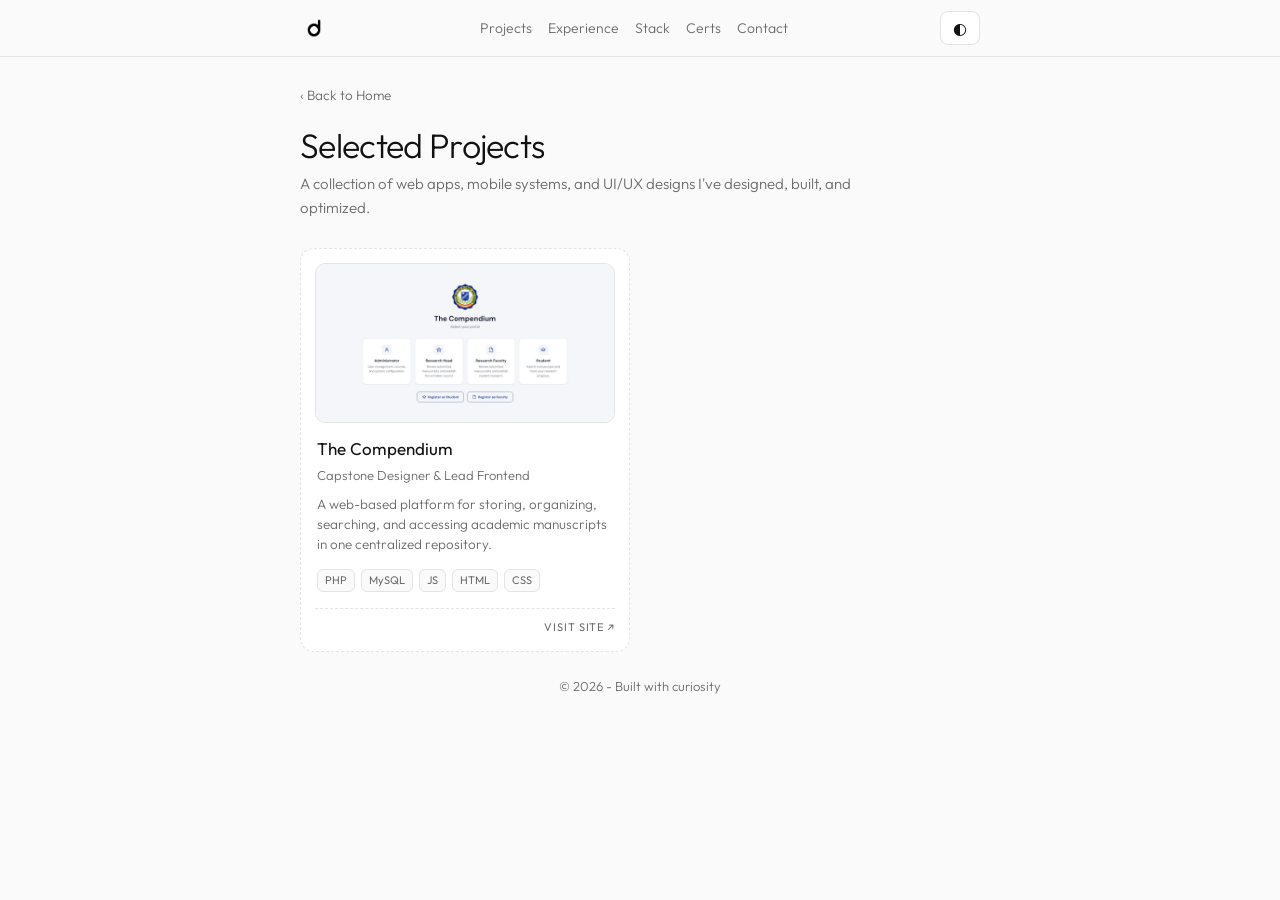
==== projects.html @ 2491ae53 "v1 project" ====
<!DOCTYPE html>
<html lang="en">

<head>
  <meta charset="utf-8">
  <meta name="viewport" content="width=device-width, initial-scale=1, viewport-fit=cover">
  <script>
    try {
      var savedTheme = localStorage.getItem('theme');
      if (savedTheme === 'dark' || savedTheme === 'light') document.documentElement.dataset.theme = savedTheme;
    } catch (e) {}
  </script>
  <title>Selected Projects &mdash; drew.design</title>
  <link rel="preconnect" href="https://fonts.googleapis.com">
  <link rel="preconnect" href="https://fonts.gstatic.com" crossorigin>
  <link href="https://fonts.googleapis.com/css2?family=Outfit:wght@200;300;400;500&display=swap" rel="stylesheet">
  <link rel="stylesheet" href="style.css">
  <link rel="icon" href="assets/d.png">
</head>

<body>
  <div id="bar"></div>
  <nav>
    <div class="wrap">
      <a href="index.html" class="logo"><img src="assets/d.png" alt="Logo"></a>
      <div class="links">
        <a href="index.html#projects" class="active">Projects</a>
        <a href="index.html#experience">Experience</a>
        <a href="index.html#stack">Stack</a>
        <a href="index.html#certs">Certs</a>
        <a href="index.html#contact">Contact</a>
      </div>
      <button id="theme" aria-label="Toggle theme">&#9680;</button>
    </div>
  </nav>

  <main class="wrap">
    <a href="index.html" class="back-link">&lsaquo; Back to Home</a>

    <header class="projects-header">
      <h1>Selected Projects</h1>
      <p>A collection of web apps, mobile systems, and UI/UX designs I've designed, built, and optimized.</p>
    </header>

    <div class="projects-grid">
      <!-- The Compendium -->
      <article class="project-card">
        <div class="project-preview">
          <img src="assets/jols.jpg" alt="The Compendium">
        </div>
        <div class="project-content">
          <h3>The Compendium</h3>
          <div class="project-role">Capstone Designer &amp; Lead Frontend</div>
          <p class="project-desc">A web-based platform for storing, organizing, searching, and accessing academic manuscripts in one centralized repository.</p>
          <div class="project-tech">
            <span class="tech-icon" title="PHP">PHP</span>
            <span class="tech-icon" title="MySQL">MySQL</span>
            <span class="tech-icon" title="JavaScript">JS</span>
            <span class="tech-icon" title="HTML5">HTML</span>
            <span class="tech-icon" title="CSS3">CSS</span>
          </div>
        </div>
        <div class="project-footer">
          <a href="#" class="project-link">VISIT SITE ↗</a>
        </div>
      </article>
    </div>
  </main>

  <footer>© 2026 - Built with curiosity</footer>

  <script src="script.js"></script>
</body>

</html>
---- style.css ----
/* ==========================================================================
   Theme & Variables
   ========================================================================== */

:root {
  --bg: #fafafa;
  --fg: #111111;
  --mut: #6b6b6b;
  --line: #e4e4e4;
  --card: #ffffff;
  --acc: #111111;
  color-scheme: light;
  box-sizing: border-box;
  padding-top: env(safe-area-inset-top, 0px);
  padding-bottom: env(safe-area-inset-bottom, 0px);
}

:root[data-theme="dark"] {
  --bg: #0a0a0a;
  --fg: #ededed;
  --mut: #8a8a8a;
  --line: #222222;
  --card: #121212;
  --acc: #ededed;
  color-scheme: dark;
}

:root[data-theme="light"] {
  --bg: #fafafa;
  --fg: #111111;
  --mut: #6b6b6b;
  --line: #e4e4e4;
  --card: #ffffff;
  --acc: #111111;
  color-scheme: light;
}

/* ==========================================================================
   Base & Reset
   ========================================================================== */

* {
  box-sizing: border-box;
}

html {
  scroll-padding-top: env(safe-area-inset-top, 0px);
  scroll-behavior: smooth;
}

body {
  margin: 0;
  background: var(--bg);
  color: var(--fg);
  font: 300 16px/1.6 "Outfit", ui-sans-serif, system-ui, -apple-system, "Segoe UI", sans-serif;
}

a {
  color: inherit;
  text-decoration: none;
}

button {
  font-family: inherit;
  font-weight: 300;
  font-size: inherit;
  color: inherit;
  background: var(--card);
  border: 1px solid var(--line);
  border-radius: 8px;
  padding: 6px 12px;
  cursor: pointer;
  transition: border-color 0.2s ease;
}

button:hover {
  border-color: color-mix(in srgb, var(--fg) 25%, var(--line));
}

.wrap {
  max-width: 720px;
  margin: 0 auto;
  padding: 0 20px;
}

/* ==========================================================================
   Navigation
   ========================================================================== */

nav {
  position: sticky;
  top: env(safe-area-inset-top, 0px);
  background: var(--bg);
  border-bottom: 1px solid var(--line);
  z-index: 5;
}

nav .wrap {
  display: flex;
  justify-content: space-between;
  align-items: center;
  height: 56px;
  gap: 12px;
}

nav .logo {
  display: flex;
  align-items: center;
}

nav .logo img {
  height: 28px;
  width: 28px;
  object-fit: contain;
}

:root[data-theme="dark"] nav .logo img {
  filter: invert(1);
}

nav b {
  font-weight: 300;
  letter-spacing: 0.04em;
}

nav .links {
  display: flex;
  gap: 16px;
  font-size: 14px;
  color: var(--mut);
  overflow-x: auto;
  overflow-y: hidden;
  scrollbar-width: none;
  -ms-overflow-style: none;
}

nav .links::-webkit-scrollbar {
  display: none;
  width: 0;
  height: 0;
}

nav .links a {
  padding: 4px 0;
  transition: color 0.2s ease;
}

nav .links a:hover {
  color: var(--fg);
}

/* ==========================================================================
   Hero Section
   ========================================================================== */

.hero {
  padding: 64px 0 32px;
  display: grid;
  grid-template-columns: 96px 1fr;
  gap: 24px;
  align-items: start;
}

.avatar {
  width: 96px;
  height: 96px;
  border-radius: 50%;
  background: var(--line);
  display: grid;
  place-items: center;
  font-size: 36px;
  font-weight: 200;
  color: var(--mut);
  overflow: hidden;
}

.avatar img {
  width: 100%;
  height: 100%;
  object-fit: cover;
}

h1 {
  margin: 0 0 8px;
  font-size: 40px;
  font-weight: 200;
  letter-spacing: -0.03em;
  line-height: 1.1;
}

.hero p,
.lead {
  color: var(--mut);
  margin: 0 0 12px;
  font-weight: 300;
}

.social {
  display: flex;
  gap: 16px;
  flex-wrap: wrap;
  font-size: 14px;
}

.social a {
  color: var(--mut);
  transition: color 0.2s ease;
}

.social a:hover {
  color: var(--fg);
}

/* ==========================================================================
   Stats Section
   ========================================================================== */

.stats {
  display: grid;
  grid-template-columns: repeat(3, 1fr);
  gap: 12px;
  margin: 24px 0;
}

.stat {
  border: 1px solid var(--line);
  background: var(--card);
  border-radius: 12px;
  padding: 16px;
}

.stat b {
  display: block;
  font-size: 34px;
  font-weight: 200;
}

.stat span {
  color: var(--mut);
  font-size: 13px;
  font-weight: 300;
}

/* ==========================================================================
   Sections, Headers & Rows
   ========================================================================== */

section {
  padding: 36px 0;
  border-top: 1px solid var(--line);
}

.head {
  display: flex;
  justify-content: space-between;
  align-items: baseline;
  margin-bottom: 16px;
}

h2 {
  margin: 0;
  font-size: 14px;
  font-weight: 300;
  color: var(--mut);
  text-transform: uppercase;
  letter-spacing: 0.1em;
}

.head a {
  font-size: 13px;
  color: var(--acc);
}

.row {
  display: grid;
  grid-template-columns: 115px 1fr;
  gap: 16px;
  padding: 10px 0;
  border-bottom: 1px solid var(--line);
}

.row:last-child {
  border: 0;
}

.row .y {
  color: var(--mut);
  font-size: 14px;
  white-space: nowrap;
}

.row b {
  display: block;
  font-weight: 400;
}

.row span {
  color: var(--mut);
  font-size: 14px;
  font-weight: 300;
}

/* ==========================================================================
   Cards, Badges & Chips
   ========================================================================== */

.card {
  border: 1px solid var(--line);
  background: var(--card);
  border-radius: 12px;
  padding: 16px;
  margin-bottom: 12px;
}

.card h3 {
  margin: 0 0 4px;
  font-size: 17px;
  font-weight: 400;
}

.card p {
  margin: 0;
  color: var(--mut);
  font-size: 15px;
  font-weight: 300;
}

.card p a {
  text-decoration: none;
}

.card p a:hover {
  color: var(--fg);
}

.badge {
  font-size: 12px;
  color: var(--acc);
  font-weight: 400;
  letter-spacing: 0.1em;
  text-transform: uppercase;
  margin-bottom: 4px;
}

.tag {
  display: inline-block;
  font-size: 12px;
  border: 1px solid var(--line);
  border-radius: 99px;
  padding: 1px 10px;
  margin: 8px 6px 0 0;
  color: var(--mut);
}

.chips {
  display: flex;
  flex-wrap: wrap;
  gap: 8px;
}

.chips span {
  border: 1px solid var(--line);
  background: var(--card);
  border-radius: 8px;
  padding: 4px 12px;
  font-size: 14px;
}

/* Certifications */
#certs .card {
  cursor: pointer;
}

#certs .card:hover p a {
  color: var(--fg);
}

/* Blockquote */
blockquote {
  margin: 0 0 12px;
  padding: 16px;
  border-left: 3px solid var(--fg);
  background: var(--card);
  border-radius: 0 12px 12px 0;
  font-size: 15px;
}

blockquote cite {
  display: block;
  margin-top: 8px;
  color: var(--mut);
  font-size: 13px;
  font-style: normal;
}

/* ==========================================================================
   Contact & Footer
   ========================================================================== */

.contact {
  text-align: center;
}

.contact h3 {
  font-size: 38px;
  font-weight: 200;
  margin: 4px 0 8px;
}

.mail {
  display: inline-flex;
  gap: 8px;
  align-items: center;
  border: 1px solid var(--line);
  background: var(--card);
  border-radius: 10px;
  padding: 8px 8px 8px 16px;
  margin-top: 8px;
  animation: pulse 2.4s ease-out infinite;
}

footer {
  padding: 24px 0 40px;
  color: var(--mut);
  font-size: 13px;
  text-align: center;
}

/* Scroll progress bar */
#bar {
  position: fixed;
  top: env(safe-area-inset-top, 0px);
  left: 0;
  height: 2px;
  width: 0;
  background: var(--fg);
  z-index: 10;
  pointer-events: none;
}

/* ==========================================================================
   GitHub Contribution Graph
   ========================================================================== */

.graph {
  overflow-x: auto;
}

.gh-grid {
  display: grid;
  grid-auto-flow: column;
  grid-template-rows: repeat(7, 9px);
  grid-auto-columns: 9px;
  gap: 3px;
  width: max-content;
}

.gh-grid i {
  border-radius: 2px;
  background: var(--line);
}

.gh-grid i.l1 {
  background: color-mix(in srgb, var(--fg) 22%, transparent);
}

.gh-grid i.l2 {
  background: color-mix(in srgb, var(--fg) 45%, transparent);
}

.gh-grid i.l3 {
  background: color-mix(in srgb, var(--fg) 70%, transparent);
}

.gh-grid i.l4 {
  background: var(--fg);
}

.js .gh-grid i {
  opacity: 0;
  transition: opacity 0.4s ease;
}

.js .graph.in .gh-grid i {
  opacity: 1;
}

.gh-meta {
  display: flex;
  justify-content: space-between;
  align-items: center;
  gap: 12px;
  margin-top: 12px;
  font-size: 13px;
  color: var(--mut);
  flex-wrap: wrap;
}

.gh-legend {
  display: flex;
  align-items: center;
  gap: 3px;
}

.gh-legend i {
  width: 9px;
  height: 9px;
  border-radius: 2px;
  background: var(--line);
  display: inline-block;
}

.gh-legend i.l1 {
  background: color-mix(in srgb, var(--fg) 22%, transparent);
}

.gh-legend i.l2 {
  background: color-mix(in srgb, var(--fg) 45%, transparent);
}

.gh-legend i.l3 {
  background: color-mix(in srgb, var(--fg) 70%, transparent);
}

.gh-legend i.l4 {
  background: var(--fg);
}

/* ==========================================================================
   Animations & Hover Effects
   ========================================================================== */

@keyframes up {
  from {
    opacity: 0;
    transform: translateY(18px);
  }
  to {
    opacity: 1;
    transform: none;
  }
}

@keyframes float {
  0%, 100% {
    transform: translateY(0);
  }
  50% {
    transform: translateY(-6px);
  }
}

@keyframes pulse {
  0% {
    box-shadow: 0 0 0 0 color-mix(in srgb, var(--fg) 20%, transparent);
  }
  100% {
    box-shadow: 0 0 0 14px transparent;
  }
}

.js .hero .avatar {
  animation: up 0.7s both, float 4s ease-in-out 0.9s infinite;
}

.js .hero h1 {
  animation: up 0.7s 0.1s both;
}

.js .hero p {
  animation: up 0.7s 0.2s both;
}

.js .hero .social {
  animation: up 0.7s 0.3s both;
}

.js .reveal {
  opacity: 0;
  transform: translateY(18px);
  transition: opacity 0.6s ease, transform 0.6s ease;
}

.js .reveal.in {
  opacity: 1;
  transform: none;
}

.card,
.stat,
.chips span {
  transition: transform 0.25s ease, border-color 0.25s ease, box-shadow 0.25s ease;
}

.js .reveal.in.card:not(.graph):hover,
.js .reveal.in.stat:hover {
  transform: translateY(-4px);
  border-color: color-mix(in srgb, var(--fg) 25%, var(--line));
  box-shadow: 0 8px 24px rgba(0, 0, 0, 0.35);
}

.js .reveal.in.chips-i:hover {
  transform: translateY(-3px);
  border-color: color-mix(in srgb, var(--fg) 30%, var(--line));
}

/* ==========================================================================
   View Transitions & Accessibility
   ========================================================================== */

::view-transition-old(root),
::view-transition-new(root) {
  animation: none;
  mix-blend-mode: normal;
}

::view-transition-old(root) {
  z-index: 1;
}

::view-transition-new(root) {
  z-index: 2;
}

@media (prefers-reduced-motion: reduce) {
  *,
  *::before,
  *::after {
    animation: none !important;
    transition: none !important;
  }
  .js .reveal {
    opacity: 1;
    transform: none;
  }
}

/* ==========================================================================
   Projects Page
   ========================================================================== */

.back-link {
  display: inline-flex;
  align-items: center;
  gap: 6px;
  font-size: 13.5px;
  color: var(--mut);
  margin: 28px 0 20px;
  transition: color 0.2s ease, transform 0.2s ease;
}

.back-link:hover {
  color: var(--fg);
  transform: translateX(-3px);
}

.projects-header {
  margin-bottom: 28px;
}

.projects-header h1 {
  font-size: 34px;
  font-weight: 300;
  margin: 0 0 8px;
  letter-spacing: -0.02em;
}

.projects-header p {
  color: var(--mut);
  font-size: 15px;
  line-height: 1.6;
  margin: 0;
  font-weight: 300;
  max-width: 620px;
}

.projects-grid {
  display: grid;
  grid-template-columns: repeat(2, 1fr);
  gap: 20px;
}

.project-card {
  border: 1px dashed var(--line);
  background: var(--card);
  border-radius: 14px;
  padding: 14px;
  display: flex;
  flex-direction: column;
  transition: transform 0.25s ease, border-color 0.25s ease, box-shadow 0.25s ease;
}

.project-card:hover {
  transform: translateY(-4px);
  border-color: color-mix(in srgb, var(--fg) 30%, var(--line));
  box-shadow: 0 12px 28px rgba(0, 0, 0, 0.05);
}

:root[data-theme="dark"] .project-card:hover {
  box-shadow: 0 12px 28px rgba(0, 0, 0, 0.4);
}

.project-preview {
  width: 100%;
  height: 160px;
  border-radius: 10px;
  border: 1px solid var(--line);
  background: color-mix(in srgb, var(--fg) 2%, var(--card));
  overflow: hidden;
  position: relative;
  display: flex;
  flex-direction: column;
}

.project-preview img {
  width: 100%;
  height: 100%;
  object-fit: cover;
  display: block;
  transition: transform 0.3s ease;
}

.project-card:hover .project-preview img {
  transform: scale(1.03);
}

.preview-browser {
  height: 22px;
  background: color-mix(in srgb, var(--fg) 5%, var(--card));
  border-bottom: 1px solid var(--line);
  display: flex;
  align-items: center;
  padding: 0 8px;
  gap: 4px;
}

.preview-dot {
  width: 5px;
  height: 5px;
  border-radius: 50%;
  background: color-mix(in srgb, var(--fg) 22%, transparent);
}

.preview-body {
  flex: 1;
  display: flex;
  align-items: center;
  justify-content: center;
  padding: 10px;
  position: relative;
  overflow: hidden;
}

.preview-body svg {
  width: 100%;
  height: 100%;
  max-height: 110px;
}

.project-content {
  padding: 12px 2px 2px;
  display: flex;
  flex-direction: column;
  flex: 1;
}

.project-content h3 {
  margin: 0 0 3px;
  font-size: 17px;
  font-weight: 400;
}

.project-role {
  font-size: 13px;
  color: var(--mut);
  font-weight: 300;
  margin-bottom: 8px;
}

.project-desc {
  font-size: 13.5px;
  color: var(--mut);
  line-height: 1.5;
  margin: 0 0 14px;
  font-weight: 300;
  flex-grow: 1;
}

.project-tech {
  display: flex;
  align-items: center;
  gap: 6px;
  flex-wrap: wrap;
  margin-top: auto;
}

.tech-icon {
  display: inline-flex;
  align-items: center;
  gap: 4px;
  padding: 2px 7px;
  border-radius: 6px;
  border: 1px solid var(--line);
  background: color-mix(in srgb, var(--fg) 2%, var(--card));
  font-size: 11px;
  font-weight: 400;
  color: var(--mut);
  transition: border-color 0.2s ease, color 0.2s ease;
}

.tech-icon:hover {
  color: var(--fg);
  border-color: color-mix(in srgb, var(--fg) 30%, var(--line));
}

.tech-icon svg {
  width: 12px;
  height: 12px;
  fill: currentColor;
}

.project-footer {
  margin-top: 14px;
  padding-top: 10px;
  border-top: 1px dashed var(--line);
  display: flex;
  justify-content: flex-end;
}

.project-link {
  font-size: 11px;
  font-weight: 400;
  letter-spacing: 0.08em;
  text-transform: uppercase;
  color: var(--mut);
  transition: color 0.2s ease;
}

.project-link:hover {
  color: var(--fg);
}

/* Pagination */
.pagination-wrap {
  margin-top: 36px;
  padding-top: 24px;
  border-top: 1px dashed var(--line);
  display: flex;
  justify-content: center;
  align-items: center;
  gap: 8px;
  margin-bottom: 48px;
}

.page-btn {
  min-width: 32px;
  height: 32px;
  padding: 0 10px;
  border-radius: 6px;
  border: 1px dashed var(--line);
  background: var(--card);
  color: var(--mut);
  font-size: 13px;
  display: inline-flex;
  align-items: center;
  justify-content: center;
  cursor: pointer;
  transition: all 0.2s ease;
}

.page-btn:hover {
  border-color: color-mix(in srgb, var(--fg) 35%, var(--line));
  color: var(--fg);
}

.page-btn.active {
  background: var(--fg);
  color: var(--bg);
  border-style: solid;
  border-color: var(--fg);
  font-weight: 500;
}

.page-btn.next-btn {
  border-style: dashed;
  gap: 4px;
  font-size: 13px;
}

/* ==========================================================================
   Responsive Breakpoints
   ========================================================================== */

@media (max-width: 640px) {
  .projects-grid {
    grid-template-columns: 1fr;
  }
}

@media (max-width: 520px) {
  .hero {
    grid-template-columns: 1fr;
    padding-top: 40px;
  }

  h1 {
    font-size: 32px;
  }

  .stats {
    grid-template-columns: 1fr 1fr 1fr;
  }

  .row {
    grid-template-columns: 105px 1fr;
    gap: 12px;
  }
}
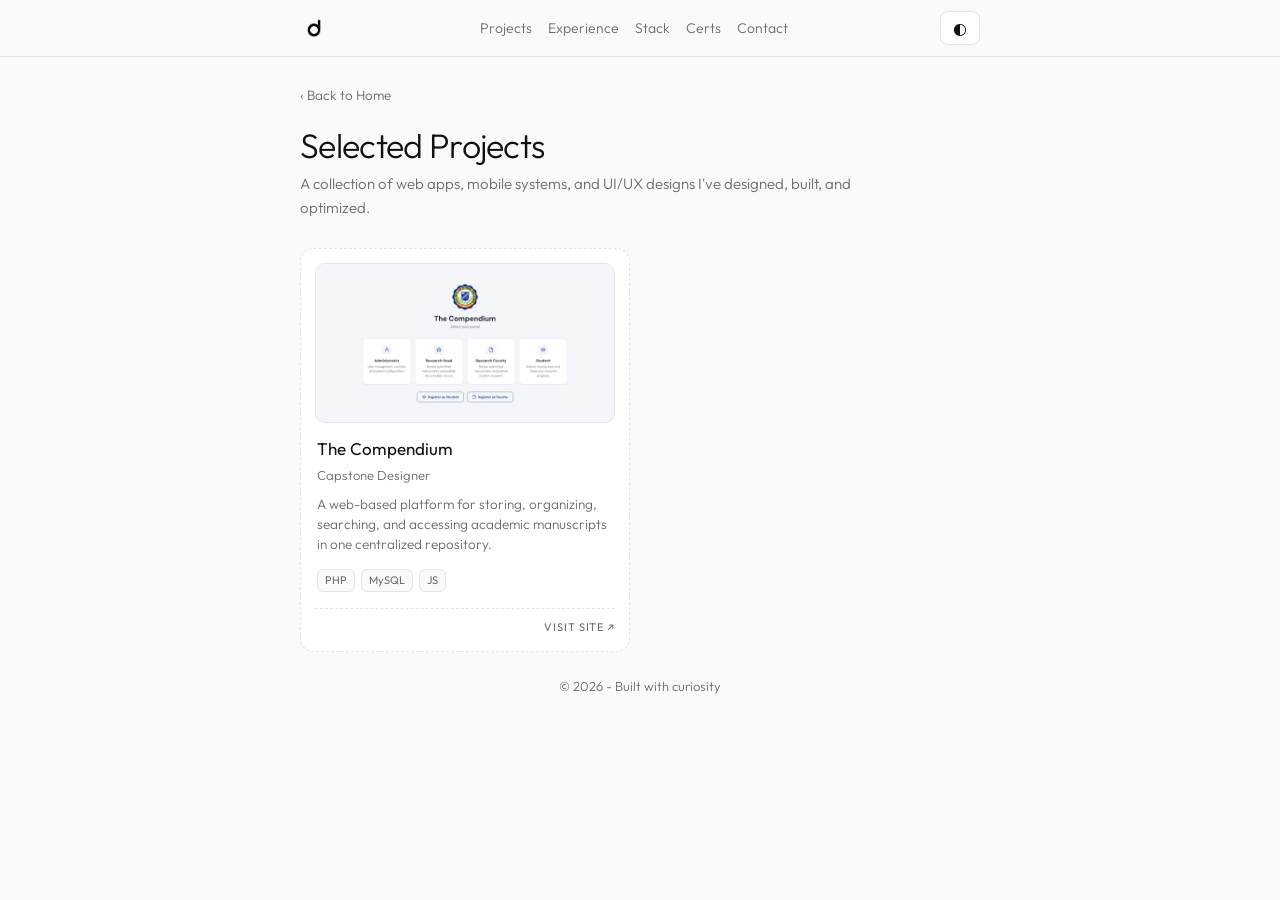
==== commit 7b1c8918: "v1.1 p" ====
--- a/projects.html
+++ b/projects.html
@@ -50,20 +50,20 @@
         </div>
         <div class="project-content">
           <h3>The Compendium</h3>
-          <div class="project-role">Capstone Designer &amp; Lead Frontend</div>
+          <div class="project-role">Capstone Designer</div>
           <p class="project-desc">A web-based platform for storing, organizing, searching, and accessing academic manuscripts in one centralized repository.</p>
           <div class="project-tech">
             <span class="tech-icon" title="PHP">PHP</span>
             <span class="tech-icon" title="MySQL">MySQL</span>
             <span class="tech-icon" title="JavaScript">JS</span>
-            <span class="tech-icon" title="HTML5">HTML</span>
-            <span class="tech-icon" title="CSS3">CSS</span>
           </div>
         </div>
         <div class="project-footer">
           <a href="#" class="project-link">VISIT SITE ↗</a>
         </div>
       </article>
+
+      
     </div>
   </main>
 
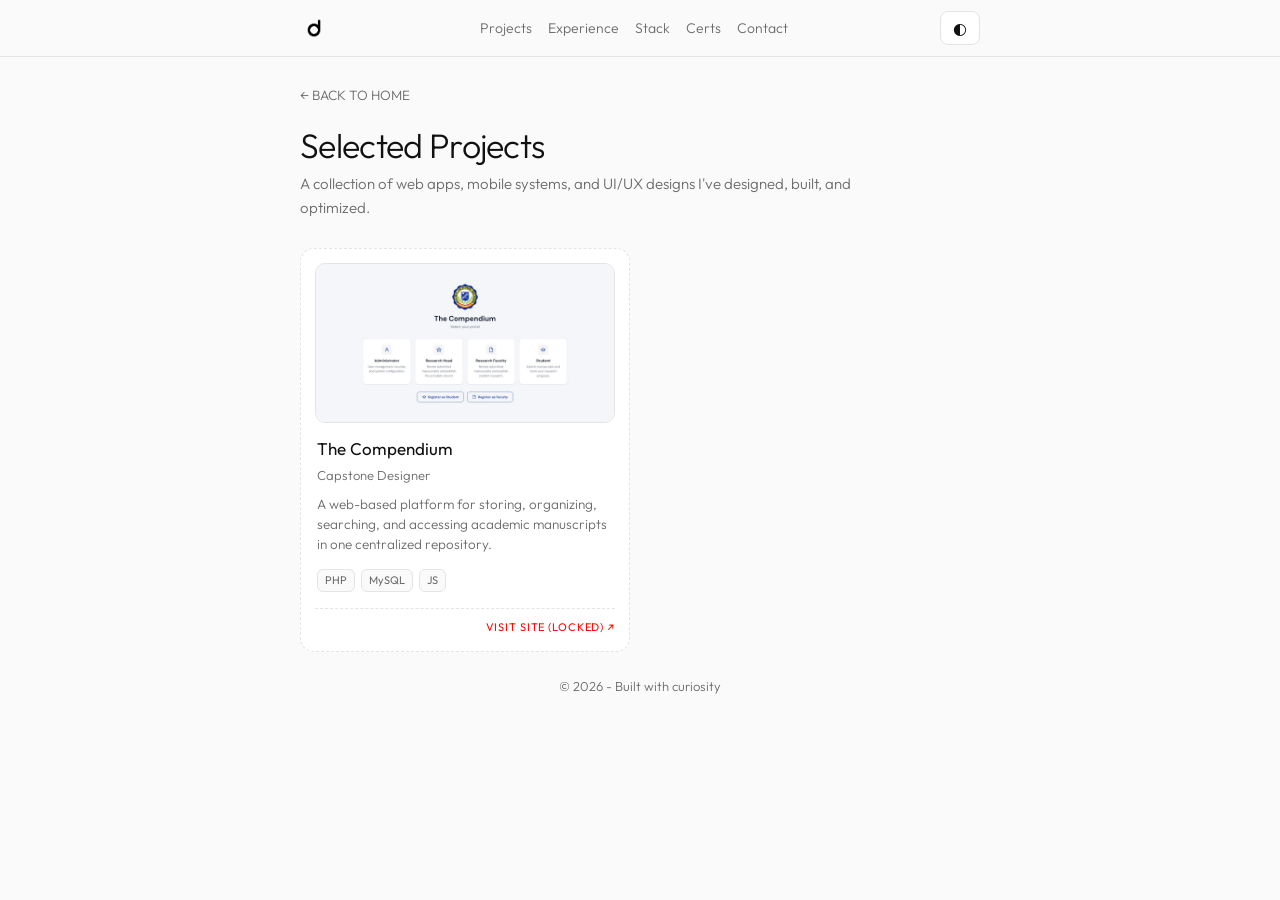
==== commit afd0dc88: "p" ====
--- a/projects.html
+++ b/projects.html
@@ -10,7 +10,7 @@
       if (savedTheme === 'dark' || savedTheme === 'light') document.documentElement.dataset.theme = savedTheme;
     } catch (e) {}
   </script>
-  <title>Selected Projects &mdash; drew.design</title>
+  <title>drew.design</title>
   <link rel="preconnect" href="https://fonts.googleapis.com">
   <link rel="preconnect" href="https://fonts.gstatic.com" crossorigin>
   <link href="https://fonts.googleapis.com/css2?family=Outfit:wght@200;300;400;500&display=swap" rel="stylesheet">
@@ -35,7 +35,7 @@
   </nav>
 
   <main class="wrap">
-    <a href="index.html" class="back-link">&lsaquo; Back to Home</a>
+    <a href="index.html" class="back-link">← BACK TO HOME</a>
 
     <header class="projects-header">
       <h1>Selected Projects</h1>
@@ -59,7 +59,7 @@
           </div>
         </div>
         <div class="project-footer">
-          <a href="#" class="project-link">VISIT SITE ↗</a>
+          <a href="#" class="project-link" style="color: red">VISIT SITE (locked) ↗</a>
         </div>
       </article>
 
